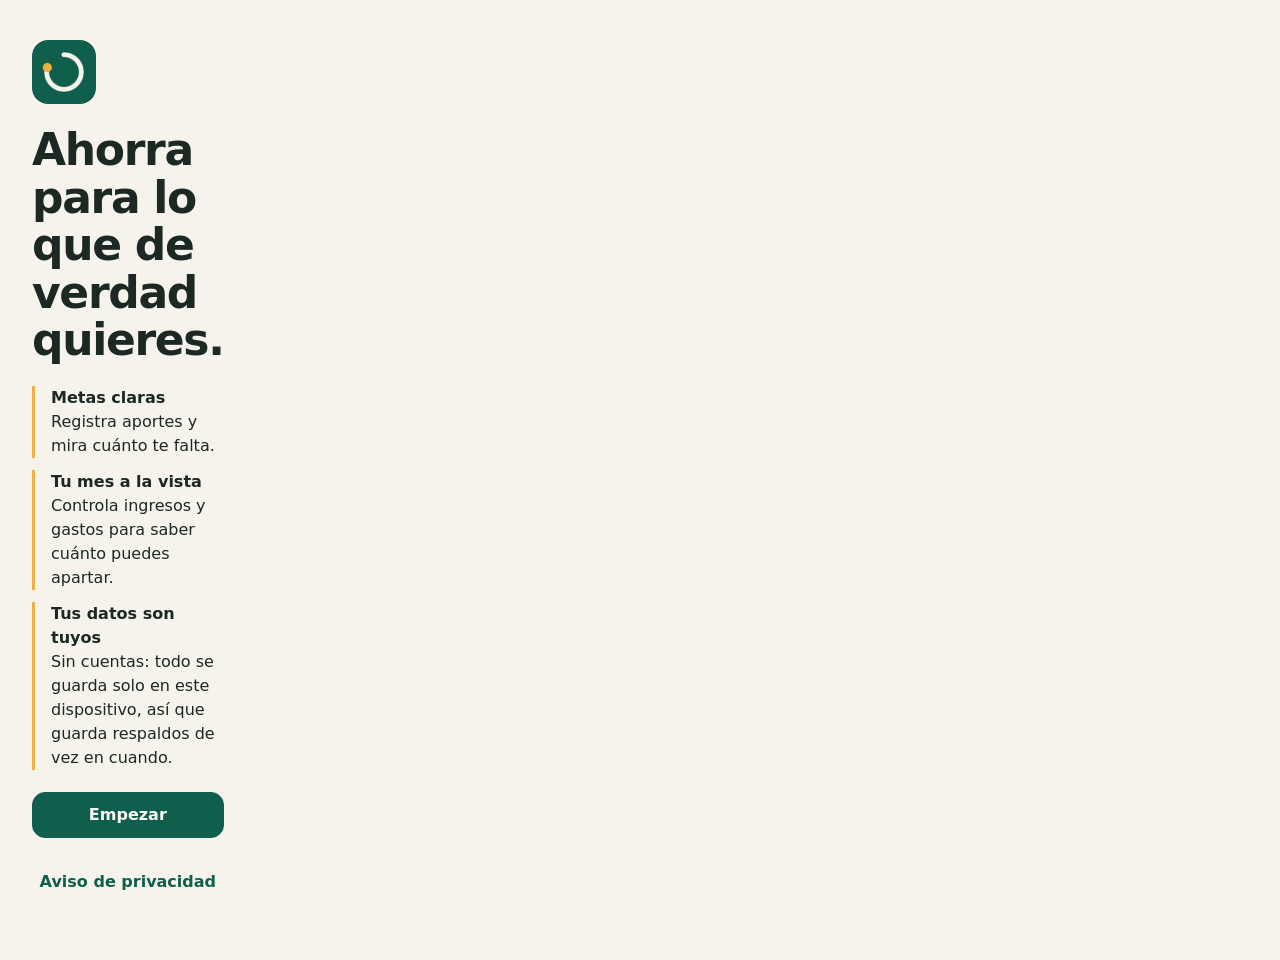
==== ahorro/index.html @ 85dcf1e7 "Crear Alcancía, app de ahorro y metas Primera versión de la app web instalable: metas, aportes, pres" ====
<!doctype html>
<html lang="es">
<head>
<meta charset="utf-8">
<meta name="viewport" content="width=device-width, initial-scale=1, viewport-fit=cover">
<meta http-equiv="Content-Security-Policy" content="default-src 'none'; script-src 'self'; style-src 'self'; img-src 'self'; manifest-src 'self'; connect-src 'self'; worker-src 'self'; base-uri 'none'; form-action 'none'">
<title>Alcancía</title>
<meta name="description" content="Ahorra para tus metas y controla tu presupuesto. Sin cuentas: tus datos se quedan en tu dispositivo.">
<meta name="theme-color" content="#F6F3EC" media="(prefers-color-scheme: light)">
<meta name="theme-color" content="#111916" media="(prefers-color-scheme: dark)">
<link rel="manifest" href="manifest.webmanifest">
<link rel="icon" href="icons/favicon.svg" type="image/svg+xml">
<link rel="apple-touch-icon" href="icons/apple-touch-icon.png">
<link rel="stylesheet" href="styles.css">
</head>
<body>
<div class="shell">
  <nav class="nav" id="nav" aria-label="Principal" hidden>
    <span class="nav-brand">Alcancía</span>
    <a href="#inicio" data-route="inicio"><svg viewBox="0 0 24 24" aria-hidden="true"><path d="M4 11 12 4l8 7v9h-5v-6H9v6H4z"/></svg><span>Inicio</span></a>
    <a href="#metas" data-route="metas"><svg viewBox="0 0 24 24" aria-hidden="true"><circle cx="12" cy="12" r="8.5"/><circle cx="12" cy="12" r="3.5"/></svg><span>Metas</span></a>
    <a href="#presupuesto" data-route="presupuesto"><svg viewBox="0 0 24 24" aria-hidden="true"><path d="M4 19V10M10 19V5M16 19v-6M21 19H3"/></svg><span>Presupuesto</span></a>
    <a href="#ajustes" data-route="ajustes"><svg viewBox="0 0 24 24" aria-hidden="true"><path d="M4 7h10M18 7h2M4 17h2M10 17h10"/><circle cx="16" cy="7" r="2"/><circle cx="8" cy="17" r="2"/></svg><span>Ajustes</span></a>
  </nav>
  <main id="main" tabindex="-1"></main>
</div>
<dialog id="sheet" class="sheet" aria-labelledby="sheet-title"></dialog>
<dialog id="confirm" class="sheet confirm" aria-labelledby="confirm-title"></dialog>
<div id="toast" class="toast" role="status" aria-live="polite" hidden></div>
<noscript><p class="noscript">Alcancía necesita JavaScript para funcionar.</p></noscript>
<script src="core.js"></script>
<script src="app.js"></script>
</body>
</html>
---- ahorro/styles.css ----
:root {
  color-scheme: light dark;
  --bg: #F6F3EC;
  --surface: #FFFDF8;
  --surface-2: #ECE8DD;
  --ink: #1B2823;
  --muted: #5A6660;
  --line: #DAD5C7;
  --brand: #0F5F4C;
  --on-brand: #FFFDF8;
  --hero: #0F5F4C;
  --on-hero: #F6F3EC;
  --on-hero-muted: #BFD6CD;
  --amber: #F0B042;
  --track: #E3DED0;
  --danger: #A83A29;
  --success: #0F6B4F;
  --shadow: 0 1px 2px rgba(27, 40, 35, .06);
}
@media (prefers-color-scheme: dark) {
  :root {
    --bg: #111916;
    --surface: #1A2420;
    --surface-2: #24302B;
    --ink: #EDEFE9;
    --muted: #A5B1AB;
    --line: #2F3C36;
    --brand: #6FD1B3;
    --on-brand: #0B1512;
    --hero: #17463A;
    --on-hero: #F2F5EF;
    --on-hero-muted: #B4CEC4;
    --track: #2F3C36;
    --danger: #F0907D;
    --success: #6FD1B3;
    --shadow: none;
  }
}

* { box-sizing: border-box; }
[hidden] { display: none !important; }
html { -webkit-text-size-adjust: 100%; }
body {
  margin: 0;
  background: var(--bg);
  color: var(--ink);
  font-family: system-ui, -apple-system, "Segoe UI", Roboto, "Helvetica Neue", Arial, sans-serif;
  font-size: 16px;
  line-height: 1.5;
}
h1, h2, h3, p { margin: 0; }
a { color: inherit; }
button, input, select { font: inherit; color: inherit; }
:focus-visible { outline: 3px solid var(--amber); outline-offset: 2px; }
main:focus { outline: none; }
.money { font-variant-numeric: tabular-nums; }

/* Estructura */
.shell { min-height: 100dvh; }
main {
  max-width: 720px;
  margin: 0 auto;
  padding: calc(20px + env(safe-area-inset-top)) 16px calc(96px + env(safe-area-inset-bottom));
  display: flex;
  flex-direction: column;
  gap: 24px;
}
.nav {
  position: fixed;
  z-index: 5;
  inset: auto 0 0 0;
  display: grid;
  grid-template-columns: repeat(4, 1fr);
  padding-bottom: env(safe-area-inset-bottom);
  background: var(--surface);
  border-top: 1px solid var(--line);
}
.nav-brand { display: none; }
.nav a {
  display: flex;
  flex-direction: column;
  align-items: center;
  gap: 2px;
  min-height: 60px;
  padding: 9px 2px 7px;
  color: var(--muted);
  font-size: 12px;
  font-weight: 600;
  text-decoration: none;
}
.nav svg { width: 24px; height: 24px; fill: none; stroke: currentColor; stroke-width: 1.9; stroke-linecap: round; stroke-linejoin: round; }
.nav a[aria-current="page"] { color: var(--brand); }

@media (min-width: 860px) {
  .shell { display: grid; grid-template-columns: 220px minmax(0, 1fr); }
  .nav {
    position: sticky;
    inset: 0 auto auto 0;
    height: 100dvh;
    display: flex;
    flex-direction: column;
    gap: 4px;
    padding: 24px 12px;
    border-top: 0;
    border-right: 1px solid var(--line);
  }
  .nav-brand { display: block; padding: 0 12px 16px; font-size: 20px; font-weight: 800; letter-spacing: -.02em; color: var(--brand); }
  .nav a { flex-direction: row; gap: 12px; min-height: 46px; padding: 0 12px; border-radius: 12px; font-size: 15px; }
  .nav a:hover { background: var(--surface-2); }
  .nav a[aria-current="page"] { background: var(--surface-2); }
  main { padding: 40px 32px 56px; width: 100%; }
}

/* Texto */
.page-title { font-size: 30px; line-height: 1.15; font-weight: 800; letter-spacing: -.025em; }
.section { display: flex; flex-direction: column; gap: 12px; }
.section-head { display: flex; align-items: center; justify-content: space-between; gap: 12px; min-height: 44px; }
.section-head h2 { font-size: 19px; font-weight: 750; letter-spacing: -.01em; }
.muted { color: var(--muted); }
.small { font-size: 14px; }
.head-row { display: flex; align-items: center; justify-content: space-between; gap: 12px; flex-wrap: wrap; }

/* Botones */
.btn {
  display: inline-flex;
  align-items: center;
  justify-content: center;
  gap: 8px;
  min-height: 46px;
  padding: 0 18px;
  border: 1px solid var(--line);
  border-radius: 13px;
  background: var(--surface);
  font-weight: 650;
  text-decoration: none;
  cursor: pointer;
  text-align: center;
}
.btn:hover { background: var(--surface-2); }
.btn.primary { background: var(--brand); border-color: var(--brand); color: var(--on-brand); }
.btn.primary:hover { filter: brightness(1.1); }
.btn.danger { color: var(--danger); border-color: currentColor; background: transparent; }
.btn.danger-solid { background: var(--danger); border-color: var(--danger); color: var(--surface); }
.btn.link { border: 0; background: none; padding: 0 4px; color: var(--brand); min-height: 44px; }
.btn.link:hover { text-decoration: underline; background: none; }
.btn.block { width: 100%; }
.btn-row { display: flex; flex-wrap: wrap; gap: 8px; }
.btn-row > .btn { flex: 1 1 110px; }

/* Resumen del mes */
.hero {
  padding: 22px 20px;
  border-radius: 22px;
  background: var(--hero);
  color: var(--on-hero);
  display: flex;
  flex-direction: column;
  gap: 6px;
}
.hero .label { font-weight: 600; color: var(--on-hero-muted); }
.hero .figure { font-size: clamp(36px, 11vw, 52px); line-height: 1.1; font-weight: 800; letter-spacing: -.03em; overflow-wrap: anywhere; }
.hero .hint { color: var(--on-hero-muted); font-size: 15px; }
.equation { margin: 14px 0 0; padding: 14px 0 0; border-top: 1px solid rgba(255, 255, 255, .22); display: flex; flex-direction: column; gap: 4px; }
.equation div { display: flex; justify-content: space-between; align-items: baseline; flex-wrap: wrap; gap: 0 16px; }
.equation dt { color: var(--on-hero-muted); font-size: 15px; }
.equation dd { margin: 0; font-weight: 700; font-size: 15px; }

/* Tarjetas */
.card {
  display: block;
  padding: 16px;
  border: 1px solid var(--line);
  border-radius: 18px;
  background: var(--surface);
  box-shadow: var(--shadow);
  text-decoration: none;
}
a.card:hover, .row-card:hover { border-color: var(--brand); }
.row-card { width: 100%; text-align: left; cursor: pointer; }
.section-title { font-size: 19px; font-weight: 750; letter-spacing: -.01em; }
.stack { display: flex; flex-direction: column; gap: 10px; }
.card-top { display: flex; flex-wrap: wrap; justify-content: space-between; align-items: baseline; gap: 0 12px; }
.card-title { font-weight: 700; overflow-wrap: anywhere; min-width: 0; }
.pct { font-weight: 700; font-variant-numeric: tabular-nums; flex: none; }
.card-meta { display: flex; justify-content: space-between; gap: 12px; flex-wrap: wrap; margin-top: 6px; font-size: 14px; color: var(--muted); }
.over { color: var(--danger); font-weight: 650; }
.done { color: var(--success); font-weight: 650; }

.bar { height: 10px; margin-top: 10px; border-radius: 99px; background: var(--track); overflow: hidden; }
.bar > i { display: block; height: 100%; width: 0; min-width: 0; border-radius: 99px; background: var(--brand); transition: width .35s ease; }
.bar.is-done > i { background: var(--amber); }
.bar.is-over > i { background: var(--danger); }

.notice {
  display: flex;
  flex-wrap: wrap;
  align-items: center;
  justify-content: space-between;
  gap: 10px 16px;
  padding: 14px 16px;
  border-radius: 16px;
  border: 1px solid var(--amber);
  background: color-mix(in srgb, var(--amber) 14%, var(--surface));
}
.notice p { flex: 1 1 240px; font-size: 15px; }

.empty {
  padding: 24px 18px;
  border: 1px dashed var(--line);
  border-radius: 18px;
  text-align: center;
  color: var(--muted);
  display: flex;
  flex-direction: column;
  align-items: center;
  gap: 12px;
}

/* Detalle de meta */
.back { display: inline-flex; align-items: center; gap: 4px; min-height: 44px; font-weight: 650; color: var(--brand); text-decoration: none; align-self: flex-start; }
.goal-figure { font-size: clamp(34px, 10vw, 46px); font-weight: 800; line-height: 1.1; letter-spacing: -.03em; overflow-wrap: anywhere; }

/* Listas */
.rows { list-style: none; margin: 0; padding: 0; border: 1px solid var(--line); border-radius: 18px; background: var(--surface); overflow: hidden; }
.rows li + li { border-top: 1px solid var(--line); }
.row {
  width: 100%;
  min-height: 60px;
  display: flex;
  justify-content: space-between;
  align-items: center;
  gap: 12px;
  padding: 10px 16px;
  border: 0;
  background: none;
  text-align: left;
  cursor: pointer;
}
.row:hover { background: var(--surface-2); }
.row:focus-visible { outline-offset: -3px; }
.row-main { min-width: 0; display: flex; flex-direction: column; }
.row-title { font-weight: 600; overflow-wrap: anywhere; }
.row-sub { font-size: 14px; color: var(--muted); overflow-wrap: anywhere; }
.row-amount { flex: none; font-weight: 700; font-variant-numeric: tabular-nums; }
.row-amount.plus { color: var(--success); }

/* Selector de mes */
.month {
  display: grid;
  grid-template-columns: 46px 1fr 46px;
  align-items: center;
  gap: 8px;
}
.month strong { text-align: center; font-size: 18px; }
.month strong::first-letter { text-transform: uppercase; }
.icon-btn { width: 46px; height: 46px; padding: 0; font-size: 20px; }

/* Ajustes */
.setting { display: flex; flex-direction: column; gap: 10px; }
.setting h2 { font-size: 17px; font-weight: 700; }

/* Formularios */
.sheet {
  width: min(520px, 100%);
  max-width: 100%;
  max-height: 92dvh;
  margin: auto auto 0;
  padding: 0;
  border: 0;
  border-radius: 22px 22px 0 0;
  background: var(--surface);
  color: var(--ink);
}
.sheet::backdrop { background: rgba(10, 18, 15, .55); }
@media (min-width: 560px) {
  .sheet { margin: auto; border-radius: 22px; width: min(480px, calc(100% - 32px)); }
}
.form { display: flex; flex-direction: column; gap: 16px; padding: 22px 16px calc(18px + env(safe-area-inset-bottom)); }
@media (min-width: 560px) { .form { padding: 24px; } }
.form h2 { font-size: 22px; font-weight: 800; letter-spacing: -.02em; }
.field { display: flex; flex-direction: column; gap: 6px; min-width: 0; }
.field > label, .field > .field-label { font-weight: 650; font-size: 15px; }
.field .opt { font-weight: 400; color: var(--muted); }
.input {
  width: 100%;
  min-height: 48px;
  padding: 10px 12px;
  border: 1px solid var(--muted);
  border-radius: 12px;
  background: var(--bg);
  font-size: 16px;
}
.help { font-size: 14px; color: var(--muted); }
.error { color: var(--danger); font-weight: 600; font-size: 15px; }
.seg { display: grid; grid-auto-flow: column; grid-auto-columns: 1fr; gap: 4px; padding: 4px; border-radius: 14px; background: var(--surface-2); }
.seg label { position: relative; display: flex; align-items: center; justify-content: center; min-height: 42px; border-radius: 10px; font-weight: 650; cursor: pointer; }
.seg input { position: absolute; opacity: 0; inset: 0; margin: 0; cursor: pointer; }
.seg label:has(input:checked) { background: var(--surface); box-shadow: 0 1px 3px rgba(0, 0, 0, .18); color: var(--brand); }
.seg label:has(input:focus-visible) { outline: 3px solid var(--amber); }
.form-actions { display: flex; flex-wrap: wrap; gap: 8px; margin-top: 4px; }
.form-actions .btn { flex: 1 1 120px; }
.form-actions .btn.danger { flex: 1 1 100%; }

/* Bienvenida */
.welcome { min-height: calc(100dvh - 60px); justify-content: center; max-width: 480px; margin: 0 auto; display: flex; flex-direction: column; gap: 22px; }
.welcome .mark { width: 64px; height: 64px; border-radius: 16px; }
.welcome h1 { font-size: clamp(34px, 9vw, 44px); line-height: 1.08; font-weight: 800; letter-spacing: -.03em; }
.points { list-style: none; margin: 0; padding: 0; display: flex; flex-direction: column; gap: 12px; }
.points li { padding-left: 16px; border-left: 3px solid var(--amber); }
.points strong { display: block; }
.step { font-size: 14px; font-weight: 700; color: var(--muted); }
.welcome .form { padding: 0; }

/* Avisos */
.toast {
  position: fixed;
  z-index: 20;
  left: 16px;
  right: 16px;
  bottom: calc(76px + env(safe-area-inset-bottom));
  max-width: 440px;
  margin: 0 auto;
  padding: 12px 16px;
  border-radius: 14px;
  background: var(--ink);
  color: var(--bg);
  font-weight: 600;
  text-align: center;
}
@media (min-width: 860px) { .toast { bottom: 24px; } }
.noscript { padding: 24px; text-align: center; }

/* Privacidad */
.doc { max-width: 680px; margin: 0 auto; padding: 32px 16px 64px; display: flex; flex-direction: column; gap: 14px; }
.doc h1 { font-size: 32px; font-weight: 800; letter-spacing: -.025em; line-height: 1.15; }
.doc h2 { margin-top: 14px; font-size: 19px; font-weight: 750; }
.doc ul { margin: 0; padding-left: 22px; }
.doc a { color: var(--brand); font-weight: 600; }

@media (prefers-reduced-motion: reduce) {
  * { transition: none !important; }
}
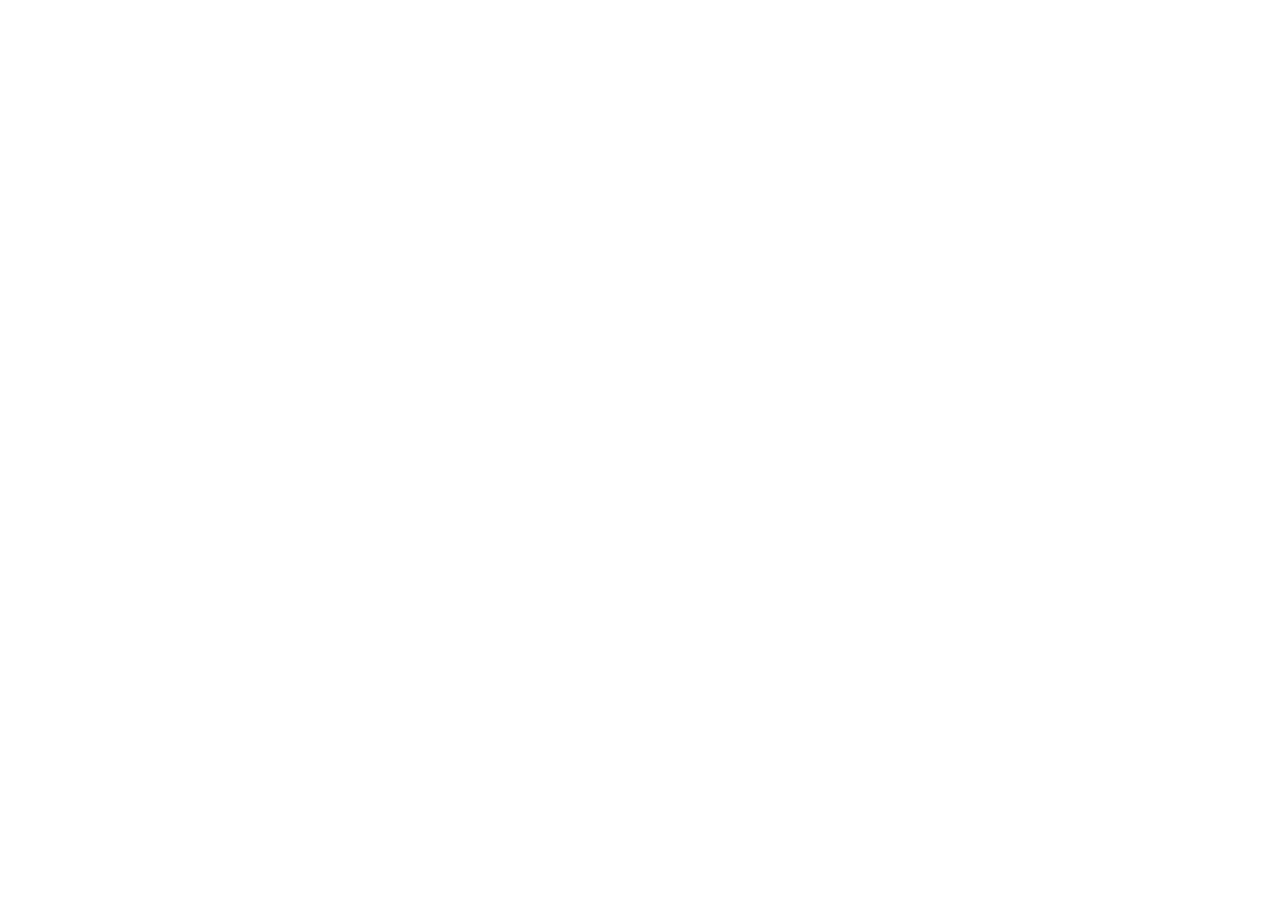
==== commit 4bd71837: "Redirigir la app a su nueva dirección AV ahorros ahora se publica en av-ahorros.pages.dev desde la r" ====
--- a/ahorro/index.html
+++ b/ahorro/index.html
@@ -2,33 +2,22 @@
 <html lang="es">
 <head>
 <meta charset="utf-8">
-<meta name="viewport" content="width=device-width, initial-scale=1, viewport-fit=cover">
-<meta http-equiv="Content-Security-Policy" content="default-src 'none'; script-src 'self'; style-src 'self'; img-src 'self'; manifest-src 'self'; connect-src 'self'; worker-src 'self'; base-uri 'none'; form-action 'none'">
-<title>Alcancía</title>
-<meta name="description" content="Ahorra para tus metas y controla tu presupuesto. Sin cuentas: tus datos se quedan en tu dispositivo.">
-<meta name="theme-color" content="#F6F3EC" media="(prefers-color-scheme: light)">
-<meta name="theme-color" content="#111916" media="(prefers-color-scheme: dark)">
-<link rel="manifest" href="manifest.webmanifest">
-<link rel="icon" href="icons/favicon.svg" type="image/svg+xml">
-<link rel="apple-touch-icon" href="icons/apple-touch-icon.png">
-<link rel="stylesheet" href="styles.css">
+<meta name="viewport" content="width=device-width, initial-scale=1">
+<meta http-equiv="Content-Security-Policy" content="default-src 'none'; script-src 'self'; base-uri 'none'; form-action 'none'">
+<title>AV ahorros se mudó</title>
+<meta name="robots" content="noindex">
+<link rel="canonical" href="https://av-ahorros.pages.dev/">
+<noscript><meta http-equiv="refresh" content="0; url=https://av-ahorros.pages.dev/"></noscript>
 </head>
 <body>
-<div class="shell">
-  <nav class="nav" id="nav" aria-label="Principal" hidden>
-    <span class="nav-brand">Alcancía</span>
-    <a href="#inicio" data-route="inicio"><svg viewBox="0 0 24 24" aria-hidden="true"><path d="M4 11 12 4l8 7v9h-5v-6H9v6H4z"/></svg><span>Inicio</span></a>
-    <a href="#metas" data-route="metas"><svg viewBox="0 0 24 24" aria-hidden="true"><circle cx="12" cy="12" r="8.5"/><circle cx="12" cy="12" r="3.5"/></svg><span>Metas</span></a>
-    <a href="#presupuesto" data-route="presupuesto"><svg viewBox="0 0 24 24" aria-hidden="true"><path d="M4 19V10M10 19V5M16 19v-6M21 19H3"/></svg><span>Presupuesto</span></a>
-    <a href="#ajustes" data-route="ajustes"><svg viewBox="0 0 24 24" aria-hidden="true"><path d="M4 7h10M18 7h2M4 17h2M10 17h10"/><circle cx="16" cy="7" r="2"/><circle cx="8" cy="17" r="2"/></svg><span>Ajustes</span></a>
-  </nav>
-  <main id="main" tabindex="-1"></main>
-</div>
-<dialog id="sheet" class="sheet" aria-labelledby="sheet-title"></dialog>
-<dialog id="confirm" class="sheet confirm" aria-labelledby="confirm-title"></dialog>
-<div id="toast" class="toast" role="status" aria-live="polite" hidden></div>
-<noscript><p class="noscript">Alcancía necesita JavaScript para funcionar.</p></noscript>
-<script src="core.js"></script>
-<script src="app.js"></script>
+<main id="mudanza">
+  <h1>AV ahorros se mudó</h1>
+  <p>La app ahora está en <a href="https://av-ahorros.pages.dev/">av-ahorros.pages.dev</a>.</p>
+  <div id="con-datos" hidden>
+    <p>Tus datos están guardados en esta dirección y no pasan solos a la nueva. Descarga tu respaldo y restáuralo en la nueva dirección desde Ajustes.</p>
+    <p><button id="descargar" type="button">Descargar mi respaldo</button></p>
+  </div>
+</main>
+<script src="mudanza.js"></script>
 </body>
 </html>
